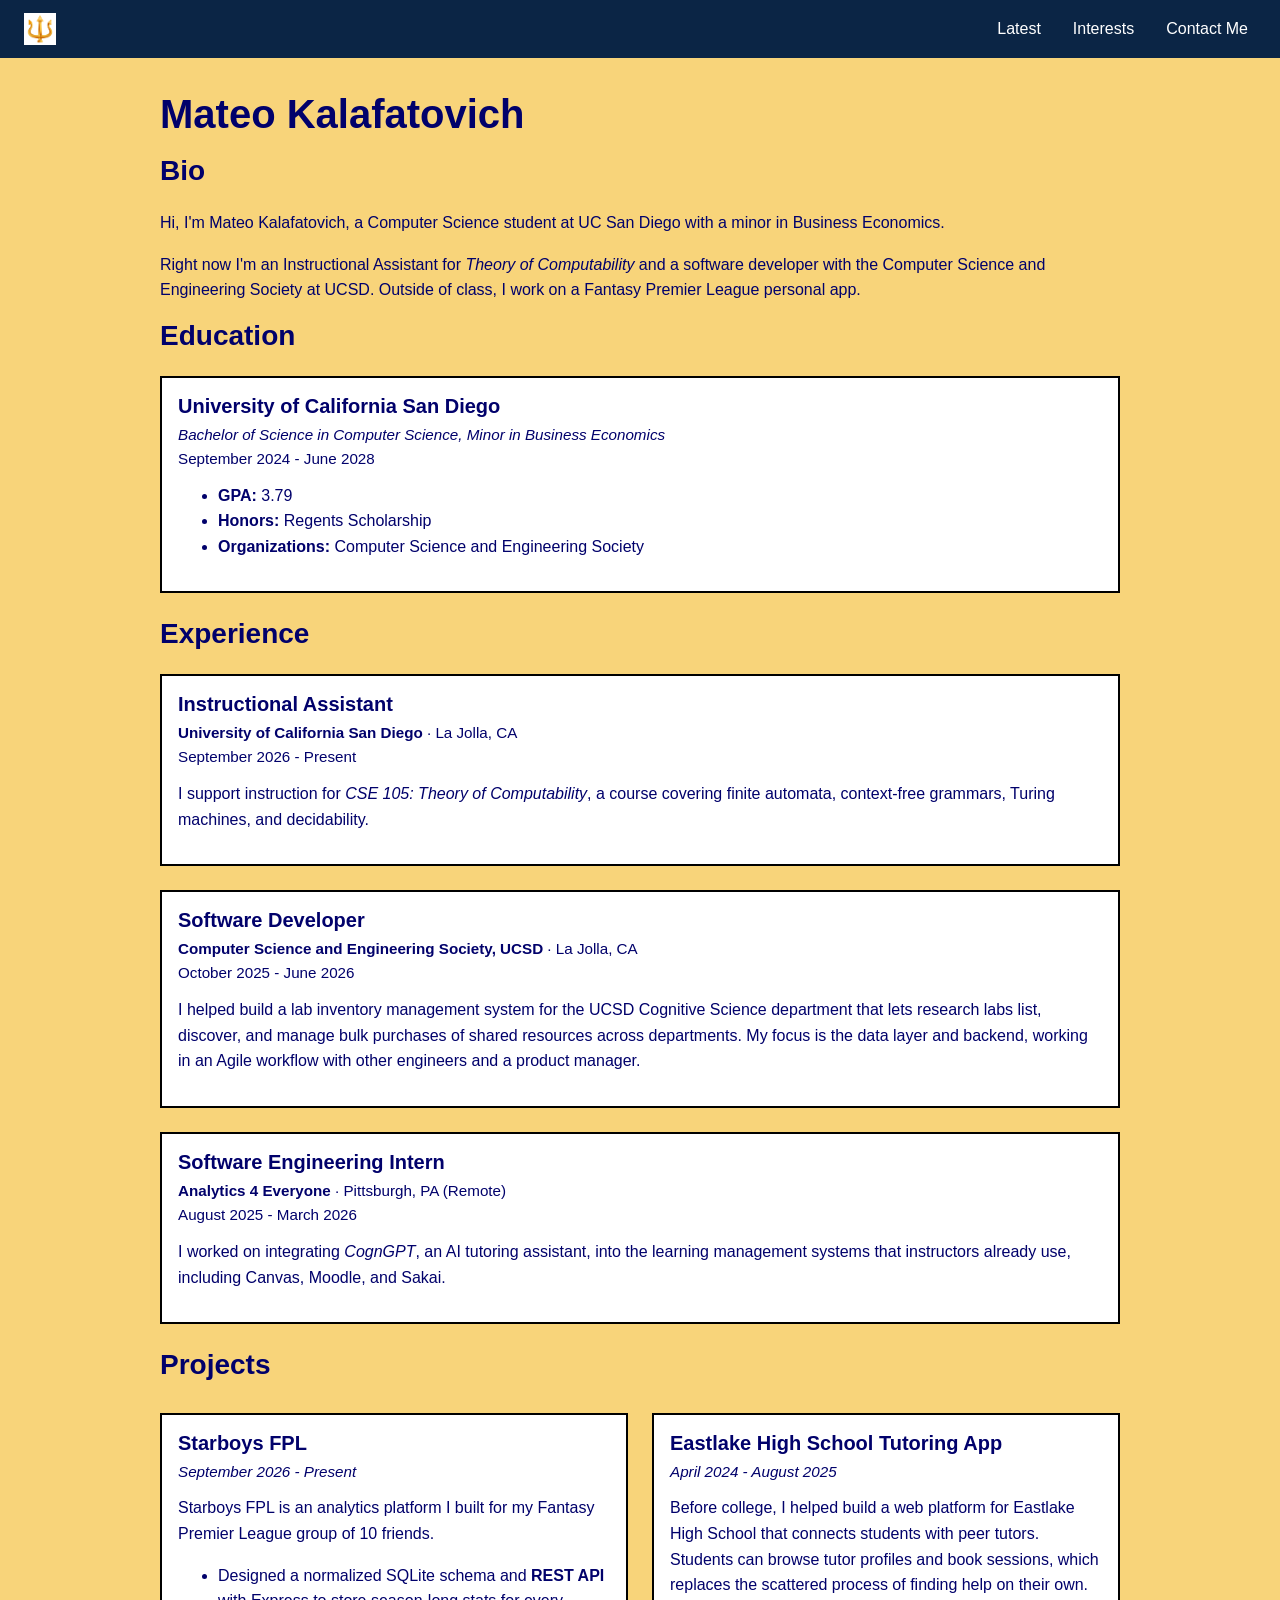
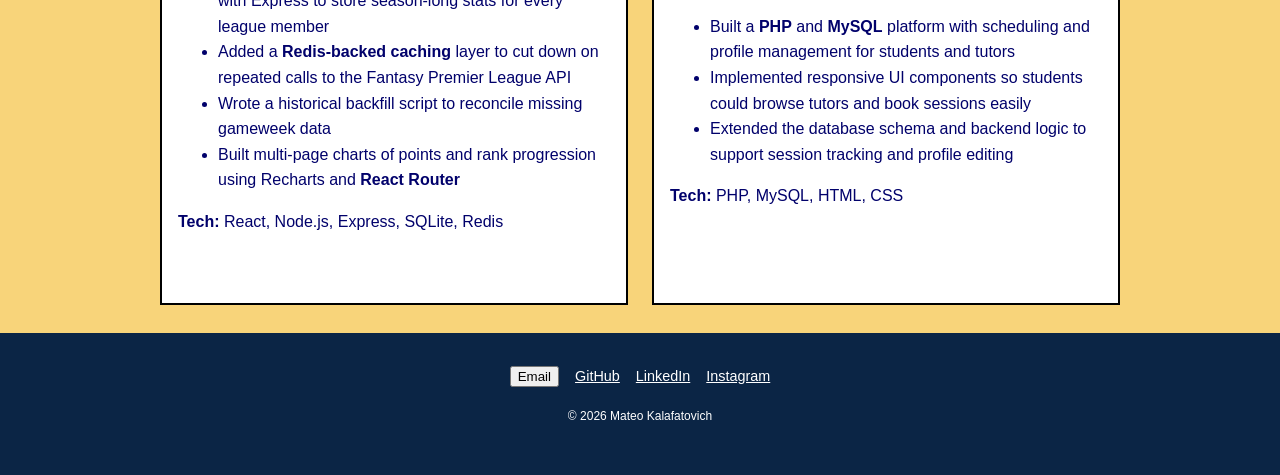
==== index.html @ 7c21acca "Reuse homework 3 code" ====
<!DOCTYPE html>
<html lang="en">
<head>
    <meta charset="UTF-8">
    <meta name="viewport" content="width=device-width, initial-scale=1.0">
    <link rel="icon" type="image/x-icon" href="favicon.ico">
    <link rel="stylesheet" href="css/styles.css">
    <!--
    <style>
        project-card {
            display: block;
            border: 1px solid black;
            padding: 1rem;
        }
    </style>
    -->
    <title>Personal Site</title>
</head>
<body>
    <header>
        <img src="assets/trident-emblem-emoji.jpg" alt="logo" width="32" height="32">
        <nav aria-label="Main Navigation">
            <a href="latest.html">Latest</a>
            <a href="interests.html">Interests</a>
            <a href="contact.html">Contact Me</a>
        </nav>
    </header>
    <main>
        <h1>Mateo Kalafatovich</h1>
        <div>
            <section>
                <h2>Bio</h2>
                <p>
                    Hi, I'm Mateo Kalafatovich, a Computer Science student at UC San Diego
                    with a minor in Business Economics.
                </p>
                <p>
                    Right now I'm an Instructional Assistant for <i>Theory of Computability</i> and a
                    software developer with the Computer Science and Engineering Society at UCSD. Outside of
                    class, I work on a Fantasy Premier League personal app.
                </p>
            </section>
            <section>
                <h2>Education</h2>
                <article class="">
                    <h3>University of California San Diego</h3>
                    <p>
                        <i>Bachelor of Science in Computer Science,
                        Minor in Business Economics</i><br>
                        <time datetime="2024-09">September 2024</time> -
                        <time datetime="2028-06">June 2028</time>
                    </p>
                    <ul>
                        <li><strong>GPA:</strong> 3.79</li>
                        <li><strong>Honors:</strong> Regents Scholarship</li>
                        <li><strong>Organizations:</strong> Computer Science and Engineering Society</li>
                    </ul>
                </article>
            </section>
            <section>
                <h2>Experience</h2>
                <article>
                    <h3>Instructional Assistant</h3>
                    <p>
                        <b>University of California San Diego</b> &middot; La Jolla, CA<br>
                        <time datetime="2026-09">September 2026</time> - Present
                    </p>
                    <p>
                        I support instruction for <i>CSE 105: Theory of Computability</i>, a course
                        covering finite automata, context-free grammars, Turing machines, and decidability.
                    </p>
                </article>
                <article>
                    <h3>Software Developer</h3>
                    <p>
                        <b>Computer Science and Engineering Society, UCSD</b> &middot; La Jolla, CA<br>
                        <time datetime="2025-10">October 2025</time> - <time datetime="2026-06">June 2026</time>
                    </p>
                    <p>
                        I helped build a lab inventory management system for the UCSD Cognitive Science department 
                        that lets research labs list, discover, and manage bulk purchases of shared resources across 
                        departments. My focus is the data layer and backend, working in an Agile workflow with other
                        engineers and a product manager.
                    </p>
                </article>
                <article>
                    <h3>Software Engineering Intern</h3>
                    <p>
                        <b>Analytics 4 Everyone</b> &middot; Pittsburgh, PA (Remote)<br>
                        <time datetime="2025-08">August 2025</time> - <time datetime="2026-03">March 2026</time>
                    </p>
                    <p>
                        I worked on integrating <em>CognGPT</em>, an AI tutoring assistant, into the
                        learning management systems that instructors already use, including Canvas,
                        Moodle, and Sakai.
                    </p>
                </article>
            </section>
            <section class="project-grid">
                <h2>Projects</h2>
                <project-card>
                    <article class="project-card">
                        <h3>Starboys FPL</h3>
                        <p><em>September 2026 - Present</em></p>
                        <p>
                            Starboys FPL is an analytics platform I 
                                built for my Fantasy Premier League group of 10 
                                friends.
                        </p>
                        <ul>
                            <li>Designed a normalized SQLite schema and <b>REST API</b> with Express to store season-long stats for every league member</li>
                            <li>Added a <b>Redis-backed caching</b> layer to cut down on repeated calls to the Fantasy Premier League API</li>
                            <li>Wrote a historical backfill script to reconcile missing gameweek data</li>
                            <li>Built multi-page charts of points and rank progression using Recharts and <b>React Router</b></li>
                        </ul>
                        <p><strong>Tech:</strong> React, Node.js, Express, SQLite, Redis</p>
                    </article>
                </project-card>
                <project-card>
                    <article>
                        <h3>Eastlake High School Tutoring App</h3>
                        <p><em>April 2024 - August 2025</em></p>
                        <p>
                            Before college, I helped build a web platform for Eastlake High School that connects
                            students with peer tutors. Students can browse tutor profiles and book sessions, which
                            replaces the scattered process of finding help on their own.
                        </p>
                        <ul>
                            <li>Built a <b>PHP</b> and <b>MySQL</b> platform with scheduling and profile management for students and tutors</li>
                            <li>Implemented responsive UI components so students could browse tutors and book sessions easily</li>
                            <li>Extended the database schema and backend logic to support session tracking and profile editing</li>
                        </ul>
                        <p><strong>Tech:</strong> PHP, MySQL, HTML, CSS</p>
                    </article>
                </project-card>
            </section>
        </div>

    </main>
    <footer>
        <noscript>
            <p>
                The site still works fine! Connect with me below if you're tired of AI slop that doesn't work without an egregious
                number of megabytes of JavaScript.
            </p>
        </noscript>
        <nav aria-label="Social links">
            <ul>
                <li>
                    <button type="button" aria-label="Copy email address">Email</button>
                </li>
                <li><a href="https://github.com/mateokalafatovich">GitHub</a></li>
                <li><a href="https://www.linkedin.com/in/mateo-adrian-kalafatovich/">LinkedIn</a></li>
                <li><a href="https://www.instagram.com/mateo.kalaf/">Instagram</a></li>
            </ul>
        </nav>
        <p><small>&copy; 2026 Mateo Kalafatovich</small></p>
    </footer>

</body>
</html>
---- css/styles.css ----
:root {
    /* Colors */
    --color-bg: #f8d47a; /* page background (your gold) */
    --color-text: #01016b; /* body text (your navy) */
    --color-surface: #fff6dc; /* card background */
    --color-header-bg: #0b2545; /* header & footer */
    --color-header-text: #ffffff;
    --color-accent: #f4d35e; /* hover/focus on dark backgrounds */
    --color-article: #ffffff;

    /* Typography */
    --font-body: 'Gill Sans', 'Gill Sans MT', Calibri, 'Trebuchet MS', sans-serif;

    /* Layout & spacing */
    --max-width: 60rem;
    --space-page: 1.5rem; /* side padding */
    --space: 1rem; /* base spacing unit */
}

body {
    margin: 0;
    font-family: var(--font-body);
    font-size: 1rem;
    line-height: 1.6;
    color: var(--color-text);
    background-color: var(--color-bg);
}

img {
  max-width: 100%;
  height: auto;
}

p,
ul {
    margin: 0 0 var(--space);
}

/* Headings */
h1, h2, h3 {
    line-height: 1.2;
    margin: 0 0 var(--space);
}

h1 {
    font-size: 2.5rem;
}

h2 {
    font-size: 1.75rem;
    padding-bottom: 0.25em;
}

h3 {
    font-size: 1.25rem;
    margin-bottom: 0.25em;
}

/* Header */
header {
    position: sticky;
    top: 0;
    z-index: 10;
    display: flex;
    justify-content: space-between;
    align-items: center;
    gap: var(--space);
    padding: 0.75rem var(--space-page);
    background-color: var(--color-header-bg);
}

header img {
    display: block;
}

header nav {
    display: flex;
    flex-wrap: wrap;
    gap: var(--space);
}

/*
Child combinator
Targets the links that are children of the header nav. Includes latest,
interests, and contact me.
*/
header nav > a {
    color: var(--color-header-text);
    text-decoration: none;
    padding: 0.25em 0.5em;
}

/* 
Child combinator.
Targets the links that are children of the header nev, specifically when a 
user hovers over them.
*/
header nav > a.hover {
    color: var(--color-accent);
    text-decoration: underline;
}

/* Main content */
main {
    max-width: var(--max-width);
    margin: 0 auto;
    padding: calc(var(--space) * 2) var(--space-page);
}

article {
    margin-bottom: calc(var(--space) * 1.5);
    border: 2px solid black;
    padding: 1rem;
    background-color: var(--color-article);
}

fieldset {
    border: 1px solid black;
    background-color: rgb(240, 211, 149);
}

/* 
Adjacent sibling combinator.
Targets the paragraph directly after h3, which is the organization/date line 
under every job, school and project title in index.html, for example.
*/
h3 + p {
    font-size: 0.95rem;
    margin-bottom: 0.75em;
}

.project-grid {
    display: grid;
    grid-template-columns: repeat(2, 1fr);
    gap: var(--space-page);
}

/*
Child combinator.
Targets the "Projects" heading inside the grid. It makes it so the heading
sits above the grid cells.
*/
.project-grid > h2 {
    grid-column: 1 / -1;
    margin-bottom: 0;
}

.project-card {
    display: block;
}

/*
Child combinator.
Targets the articles inside each project card. It makes each project card
have an equal height.
*/
project-card > article {
    height: 100%;
    margin-bottom: 0;
}

/* Footer */
footer {
    padding: calc(var(--space) * 2) var(--space-page);
    background-color: var(--color-header-bg);
    color: var(--color-header-text);
    text-align: center;
    font-size: 0.9rem;
    margin-top: 2rem;
}

footer a {
    color: var(--color-header-text);
}

foter a:hover {
    color: var(--color-accent);
}

nav[aria-label="Social links"] ul {
    display: flex;
    flex-wrap: wrap;
    justify-content: center;
    gap: var(--space);
    margin: 0 0 var(--space);
    padding: 0;
    list-style: none;
}

/* Hover and focus */
a {
    color: var(--color-text);
}

a:hover {
    text-decoration-thickness: 0.15em;
}

a:focus,
button:focus,
input:focus,
textarea:focus,
select:focus {
    outline: 3px solid var(--color-text);
    outline-offset: 2px;
}

header a:focus,
footer a:focus {
    outline-color: var(--color-accent);
}

/* Media query */
@media (max-width: 700px) {
    .project-grid {
        grid-template-columns: 1fr;
    }

    h1 {
        font-size: 2rem;
    }

    header nav {
        gap: 0.5rem;
    }
}
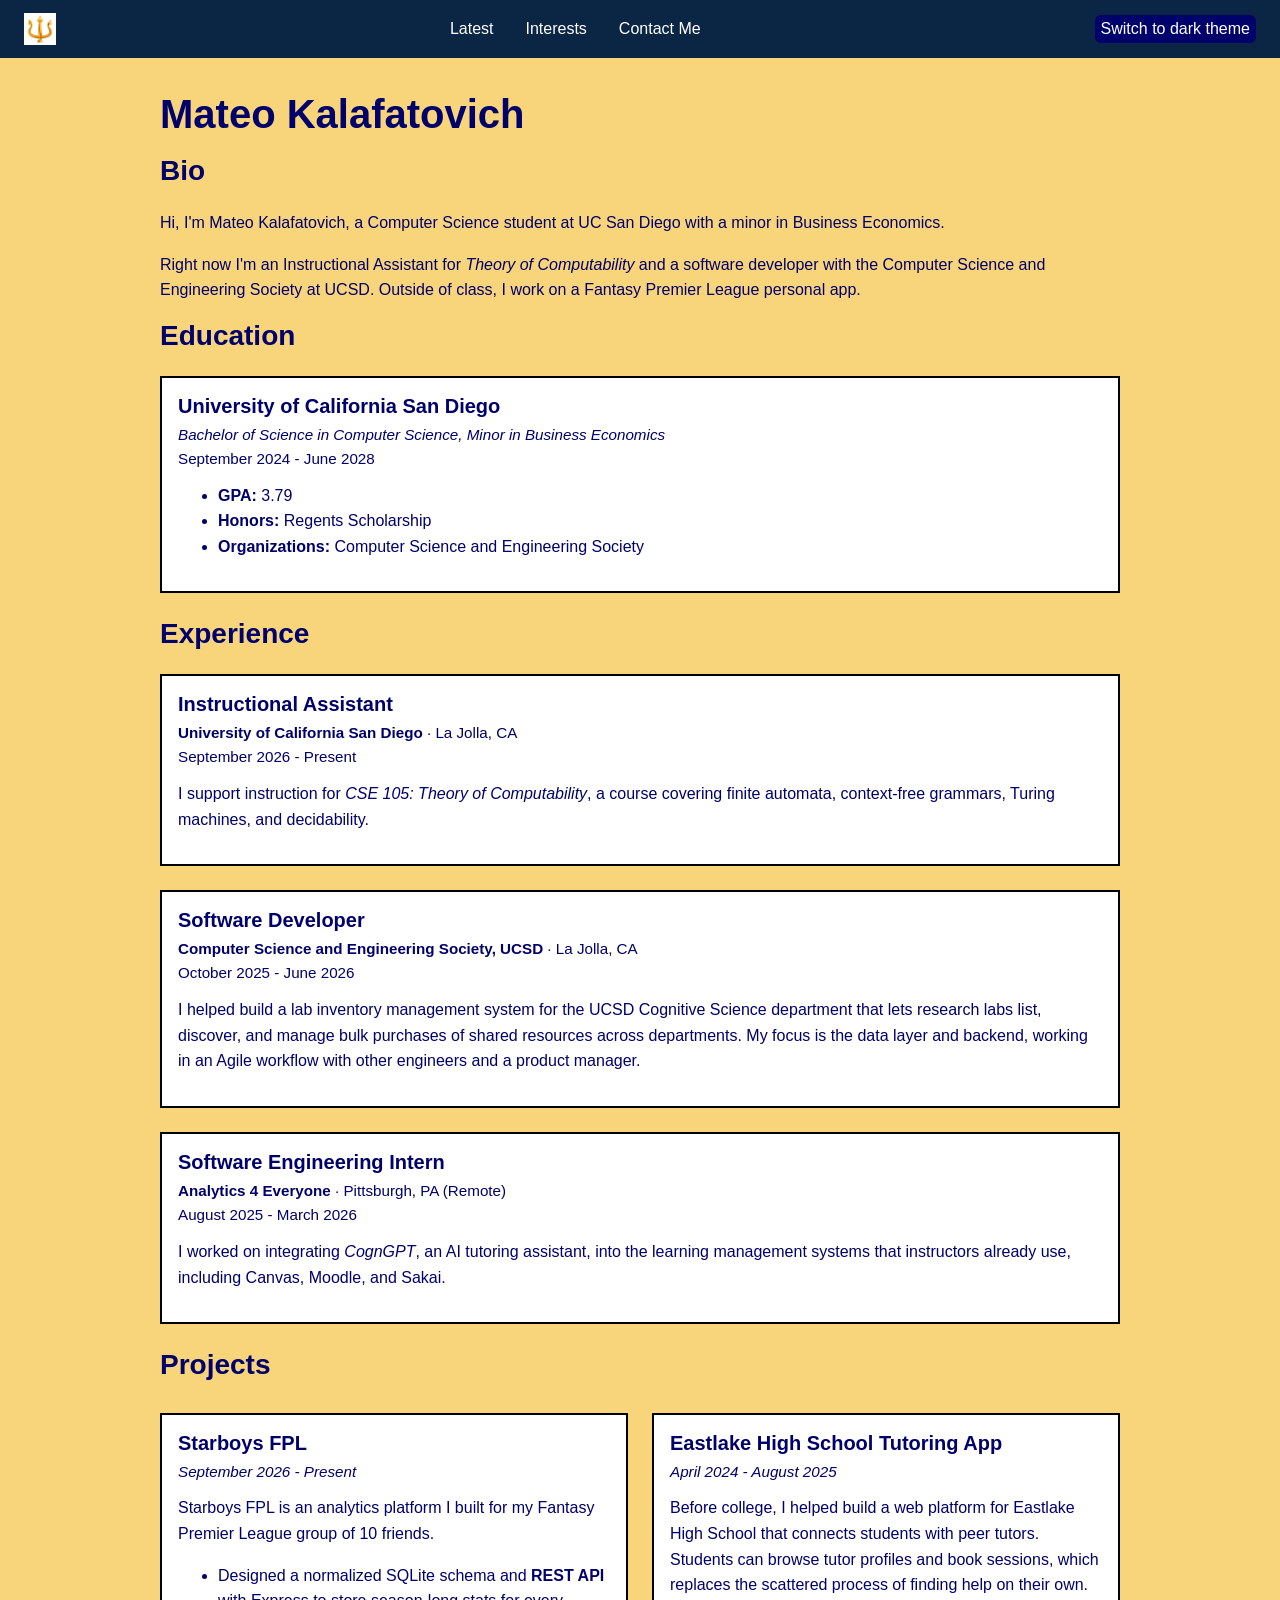
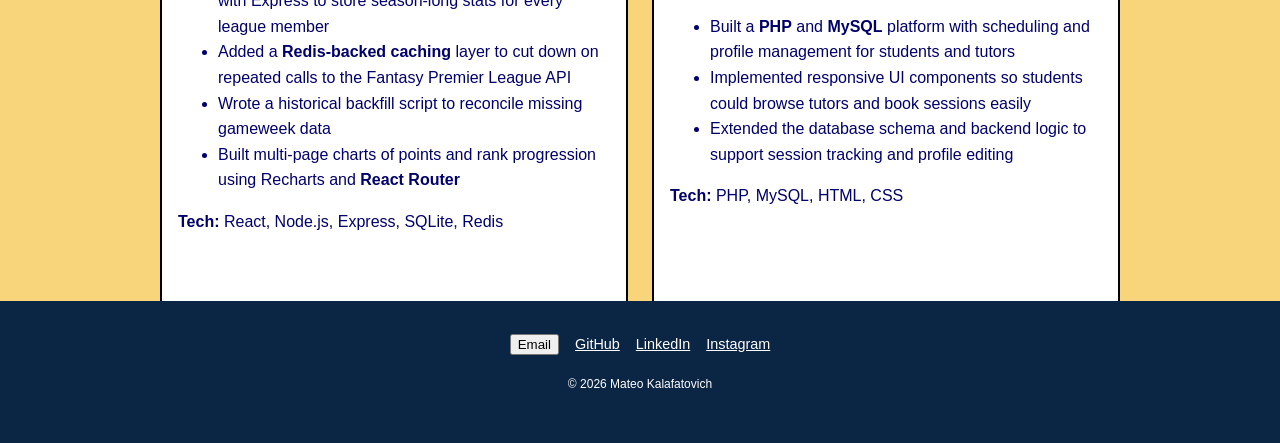
==== commit 8020a5f8: "Add theme switching to all pages" ====
--- a/index.html
+++ b/index.html
@@ -5,15 +5,7 @@
     <meta name="viewport" content="width=device-width, initial-scale=1.0">
     <link rel="icon" type="image/x-icon" href="favicon.ico">
     <link rel="stylesheet" href="css/styles.css">
-    <!--
-    <style>
-        project-card {
-            display: block;
-            border: 1px solid black;
-            padding: 1rem;
-        }
-    </style>
-    -->
+    <script src="theme.js"></script>
     <title>Personal Site</title>
 </head>
 <body>
@@ -24,6 +16,7 @@
             <a href="interests.html">Interests</a>
             <a href="contact.html">Contact Me</a>
         </nav>
+        <button type="button" id="theme-toggle" hidden>Switch to dark theme</button>
     </header>
     <main>
         <h1>Mateo Kalafatovich</h1>
--- a/css/styles.css
+++ b/css/styles.css
@@ -1,12 +1,21 @@
 :root {
     /* Colors */
-    --color-bg: #f8d47a; /* page background (your gold) */
-    --color-text: #01016b; /* body text (your navy) */
-    --color-surface: #fff6dc; /* card background */
-    --color-header-bg: #0b2545; /* header & footer */
+    color-scheme: light;            /* native scrollbars/inputs match */
+    --color-bg: #f8d47a;
+    --color-text: #01016b;
+    --color-link: #01016b;
+    --color-surface: #fff6dc;
+    --color-article: #ffffff;
+    --color-border: #000000;
+    --color-fieldset-bg: #f0d395;
+    --color-input-bg: #ffffff;
+    --color-input-border: #000000;
+    --color-button-bg: #01016b;
+    --color-button-text: #ffffff;
+    --color-focus: #01016b;
+    --color-header-bg: #0b2545;
     --color-header-text: #ffffff;
-    --color-accent: #f4d35e; /* hover/focus on dark backgrounds */
-    --color-article: #ffffff;
+    --color-accent: #f4d35e;
 
     /* Typography */
     --font-body: 'Gill Sans', 'Gill Sans MT', Calibri, 'Trebuchet MS', sans-serif;
@@ -17,8 +26,26 @@
     --space: 1rem; /* base spacing unit */
 }
 
+:root[data-theme="dark"] {
+    color-scheme: dark;
+    --color-bg: #10162b;
+    --color-text: #f1ead2;
+    --color-link: #f8d47a;
+    --color-article: #1c2440;
+    --color-border: #8a93b8;
+    --color-fieldset-bg: #232c4d;
+    --color-input-bg: #0f1428;
+    --color-input-border: #8a93b8;
+    --color-button-bg: #f8d47a;
+    --color-button-text: #10162b;
+    --color-focus: #f8d47a;
+}
+
 body {
+    min-height: 100vh;
     margin: 0;
+    display: flex;
+    flex-direction: column;
     font-family: var(--font-body);
     font-size: 1rem;
     line-height: 1.6;
@@ -115,8 +142,8 @@
 }
 
 fieldset {
-    border: 1px solid black;
-    background-color: rgb(240, 211, 149);
+    border: 1px solid var(--color-border);
+    background-color: var(--color-fieldset-bg);
 }
 
 /* 
@@ -166,7 +193,7 @@
     color: var(--color-header-text);
     text-align: center;
     font-size: 0.9rem;
-    margin-top: 2rem;
+    margin-top: auto;
 }
 
 footer a {
@@ -210,6 +237,14 @@
     outline-color: var(--color-accent);
 }
 
+button[id="theme-toggle"] {
+    font: inherit;
+    border-radius: 0.375rem;
+    border: 1px solid var(--form-field-border);
+    color: var(--color-button-text);
+    background: var(--color-button-bg);
+}
+
 /* Media query */
 @media (max-width: 700px) {
     .project-grid {
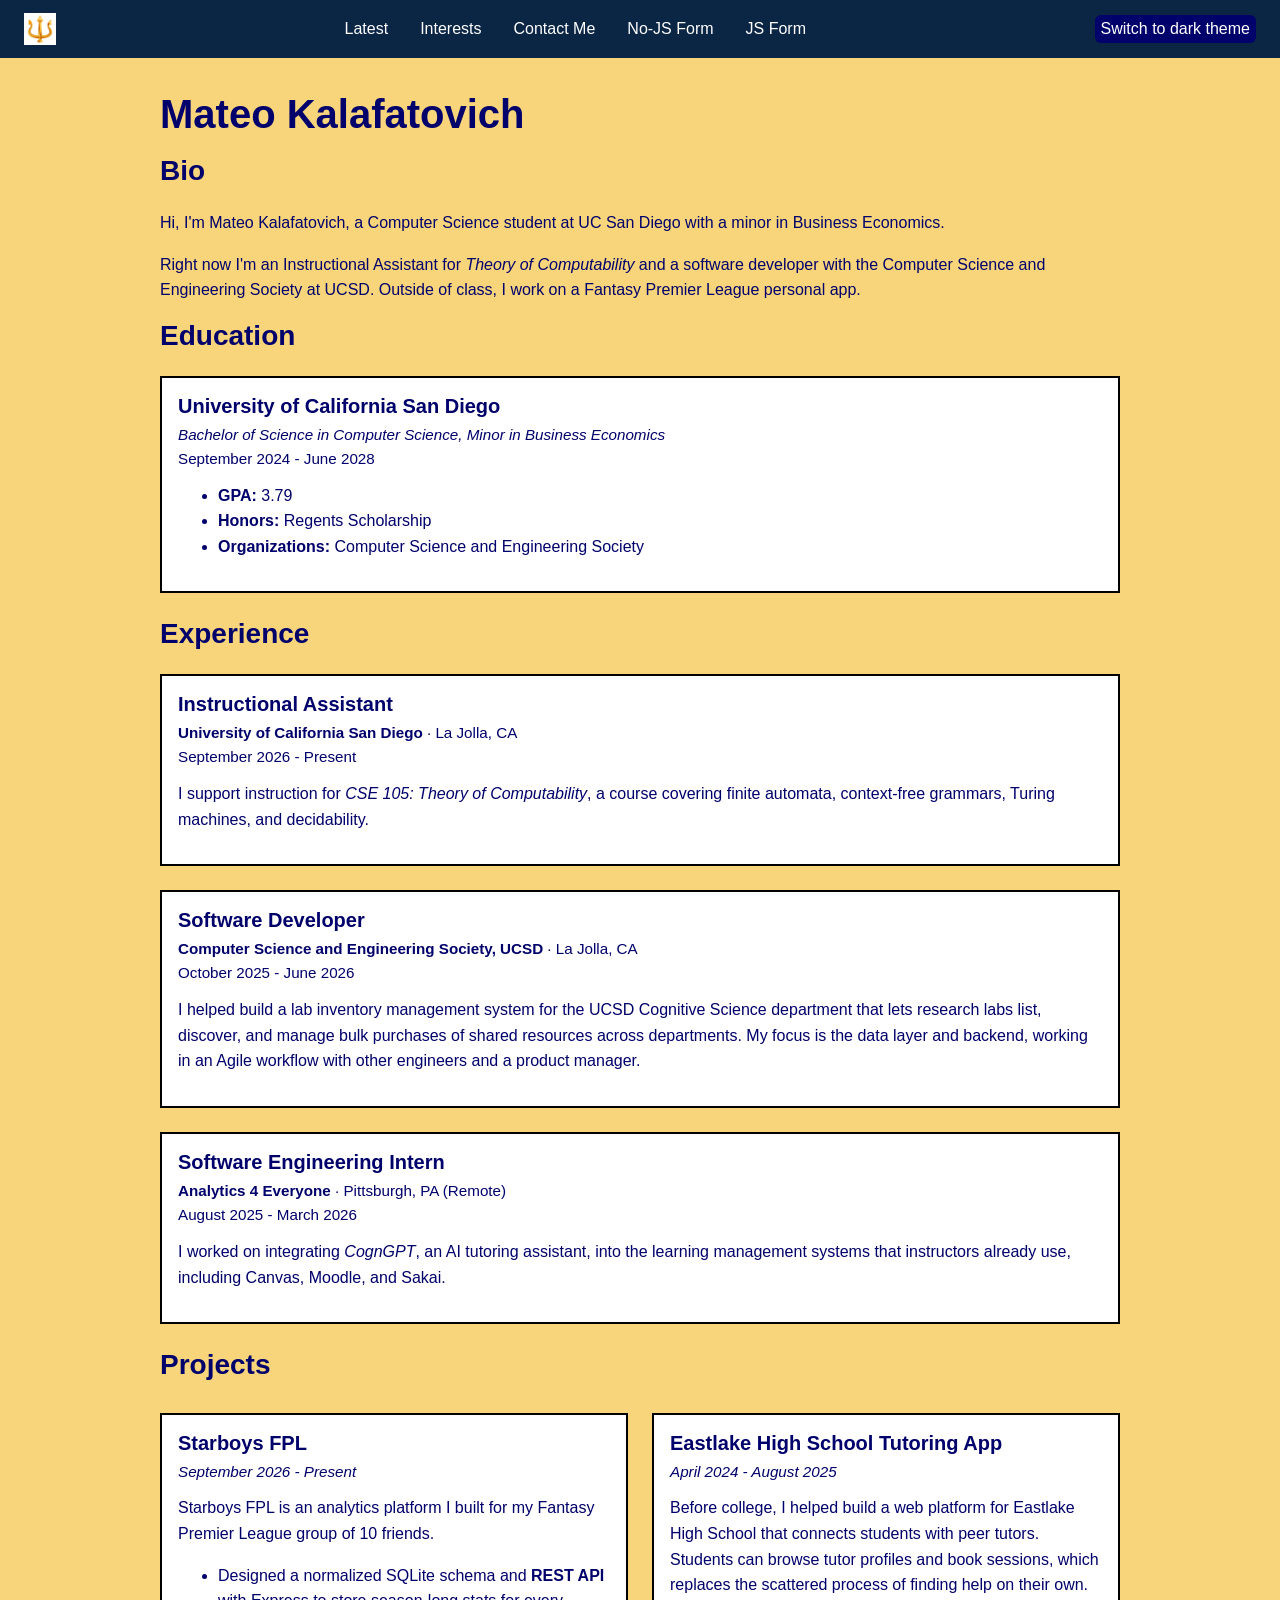
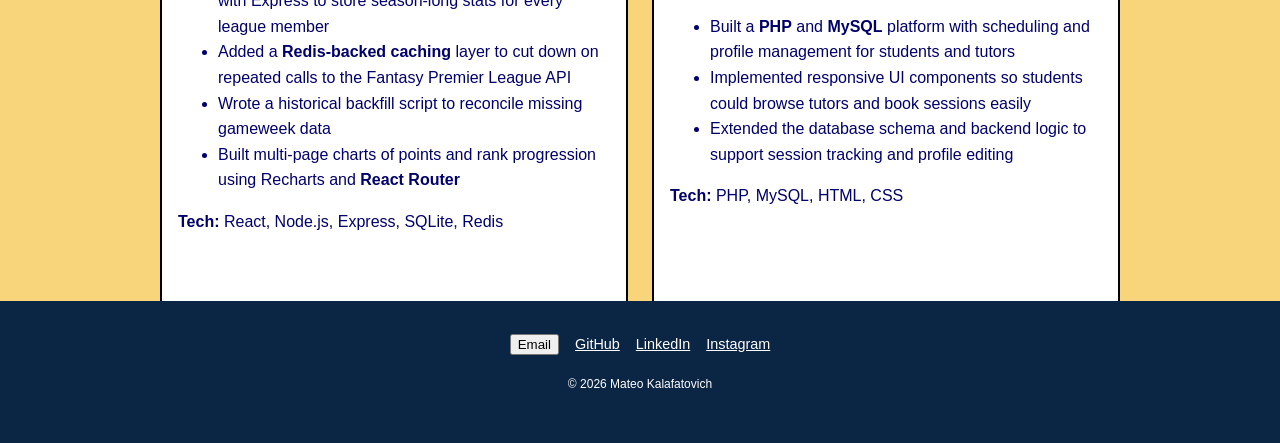
==== commit f172688f: "Add links to contact forms in nav bar" ====
--- a/index.html
+++ b/index.html
@@ -15,6 +15,8 @@
             <a href="latest.html">Latest</a>
             <a href="interests.html">Interests</a>
             <a href="contact.html">Contact Me</a>
+            <a href="form-no-js.html">No-JS Form</a>
+            <a href="form-with-js.html">JS Form</a>
         </nav>
         <button type="button" id="theme-toggle" hidden>Switch to dark theme</button>
     </header>
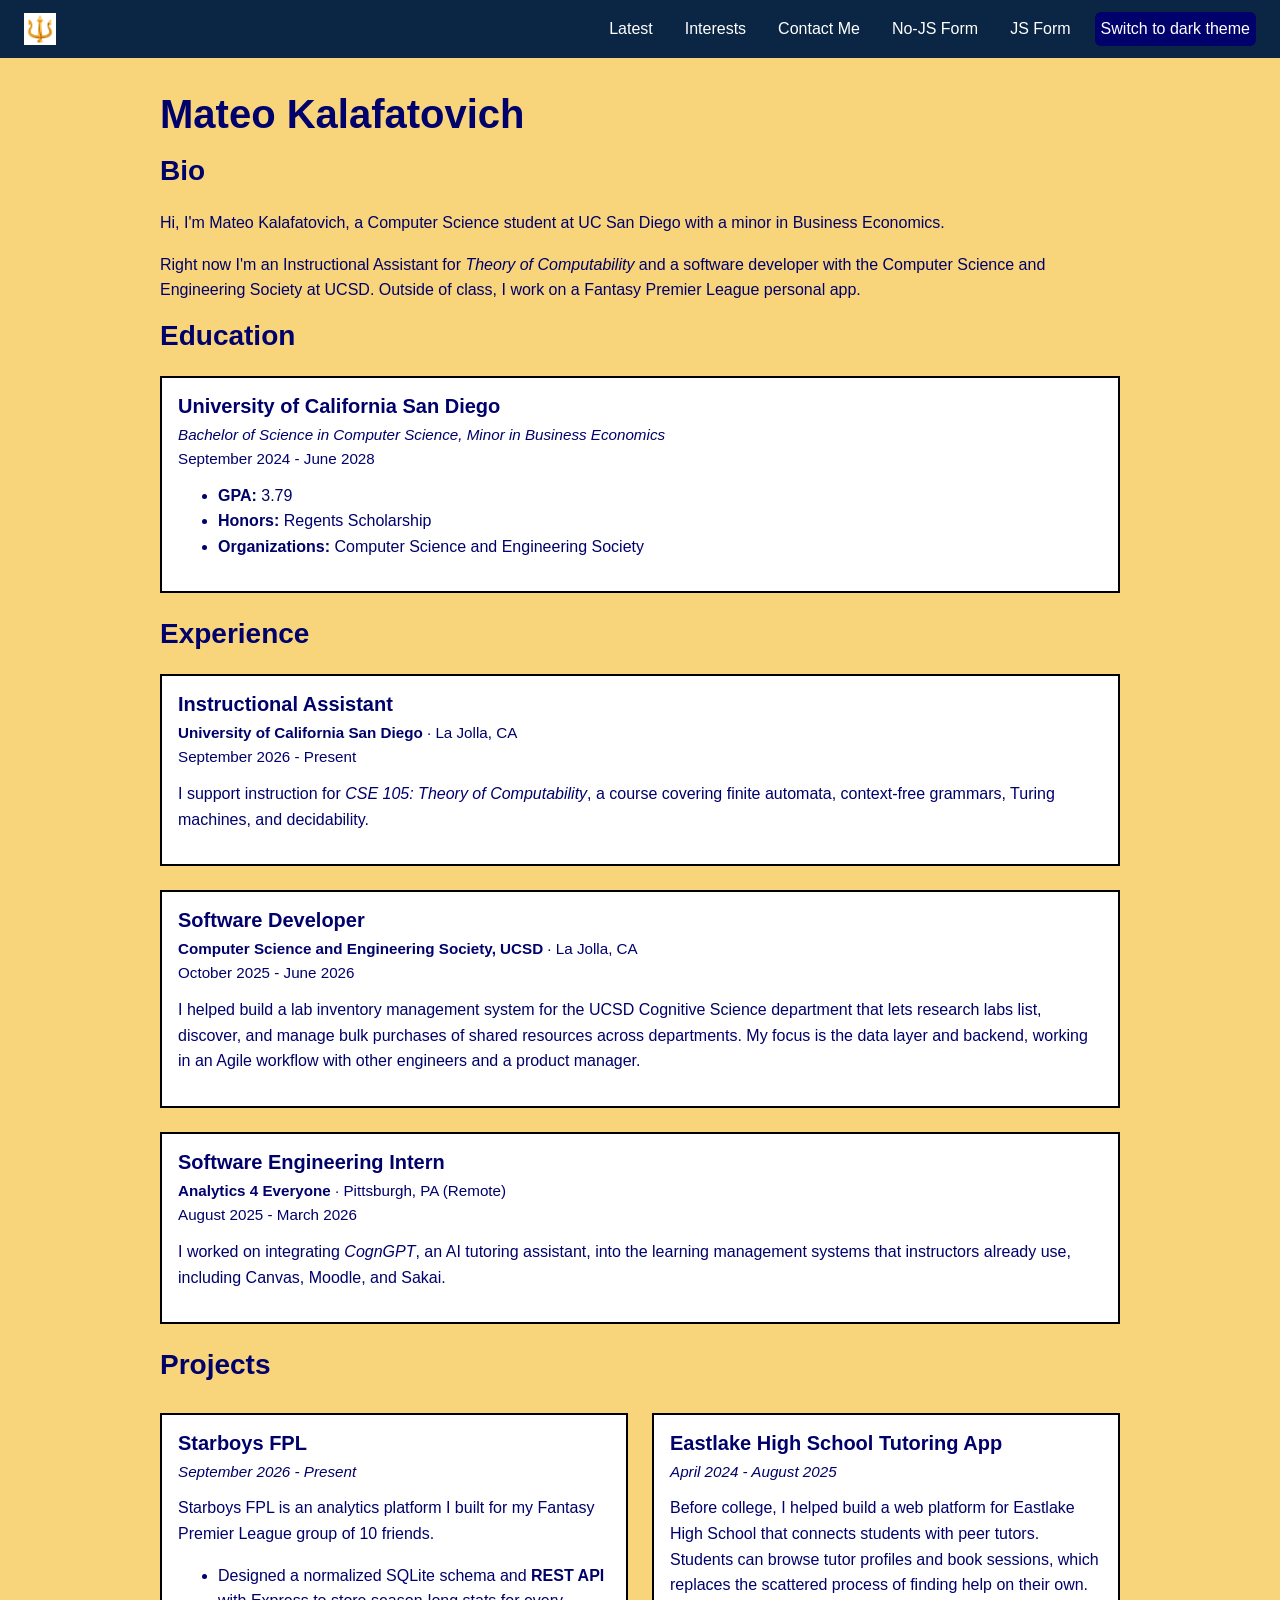
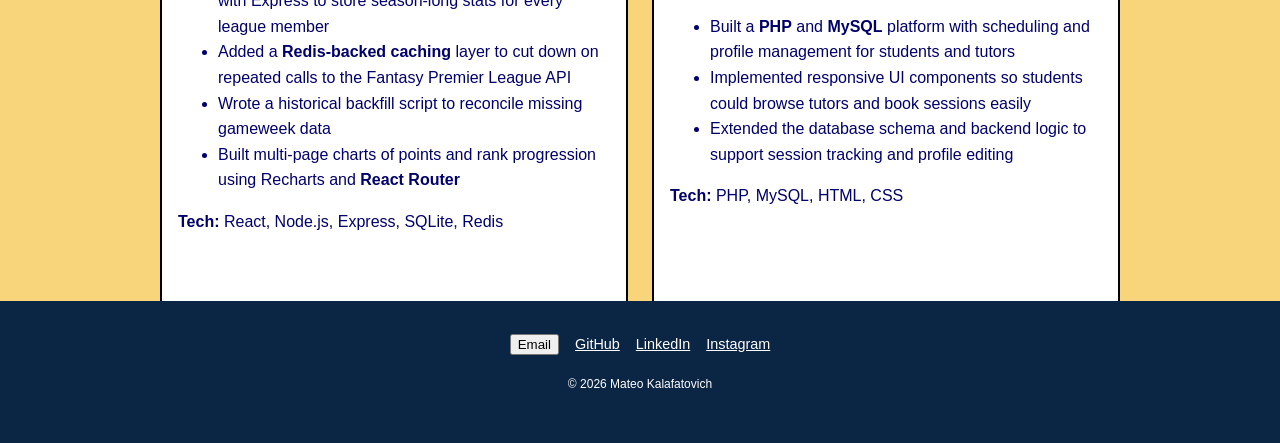
==== commit 03b56f41: "Move theme button into nav bar" ====
--- a/index.html
+++ b/index.html
@@ -17,8 +17,8 @@
             <a href="contact.html">Contact Me</a>
             <a href="form-no-js.html">No-JS Form</a>
             <a href="form-with-js.html">JS Form</a>
+            <button type="button" id="theme-toggle" hidden>Switch to dark theme</button>
         </nav>
-        <button type="button" id="theme-toggle" hidden>Switch to dark theme</button>
     </header>
     <main>
         <h1>Mateo Kalafatovich</h1>
